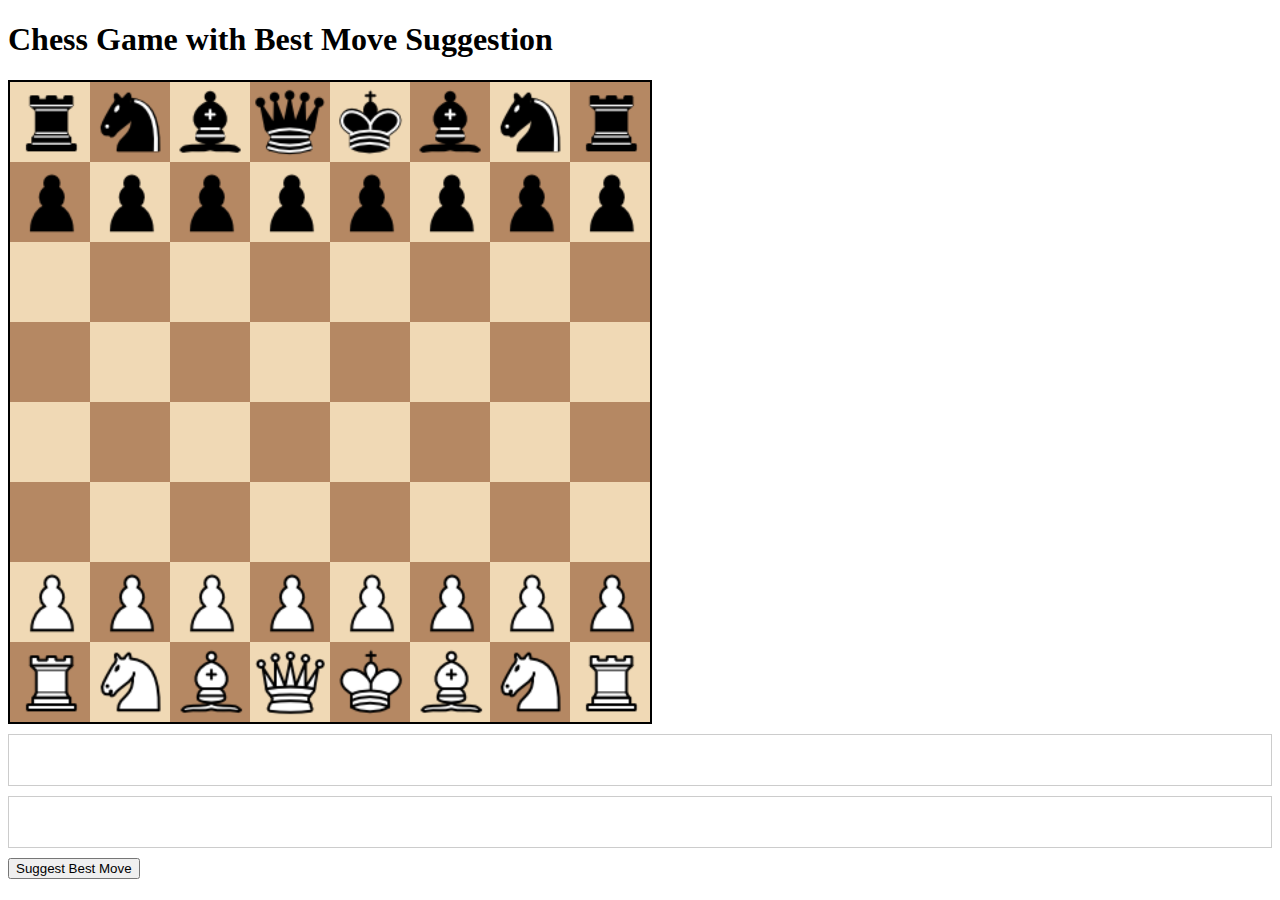
==== public/index.html @ aa3ba38e "test1" ====
<!DOCTYPE html>
<html lang="en">
<head>
    <meta charset="UTF-8">
    <meta name="viewport" content="width=device-width, initial-scale=1.0">
    <title>Chess Game</title>
    <link rel="stylesheet" href="styles.css">
</head>
<body>
    <h1>Chess Game with Best Move Suggestion</h1>
    <div id="board"></div>
    
    <div class="captured-area">
        <div id="captured-black" class="captured-pieces"></div>
        <div id="captured-white" class="captured-pieces"></div>
    </div>
    <div id="evaluation-bar">
        <div id="evaluation-score"></div>
    </div>
    <button id="suggest-best-move">Suggest Best Move</button>
 
    <script src="../scripts/board.js"></script>
    <script src="../scripts/evaluation.js"></script>
    <script src="../scripts/bestmove.js"></script>
</body>
</html>
---- public/styles.css ----
#board {
  display: grid;
  grid-template-columns: repeat(8, 1fr);
  width: 640px;
  height: 640px;
  border: 2px solid black;
}

.square {
  width: 80px;
  height: 80px;
  position: relative;
}

.white {
  background-color: #f0d9b5;
}

.black {
  background-color: #b58863;
}

/* Chess Pieces */
.piece {
  width: 100%;
  height: 100%;
  cursor: grab; 
}

.piece.dragging {
  opacity: 0.5;  
  cursor: grabbing;
}

/* Droppable styling */
.square:hover {
  background-color: #c8e6c9;
}

.captured-pieces {
    display: flex;
    flex-wrap: wrap;
    min-height: 40px;
    padding: 5px;
    border: 1px solid #ccc;
    margin: 10px 0;
}

.captured-pieces .piece {
    width: 40px;
    height: 40px;
    cursor: default;
}
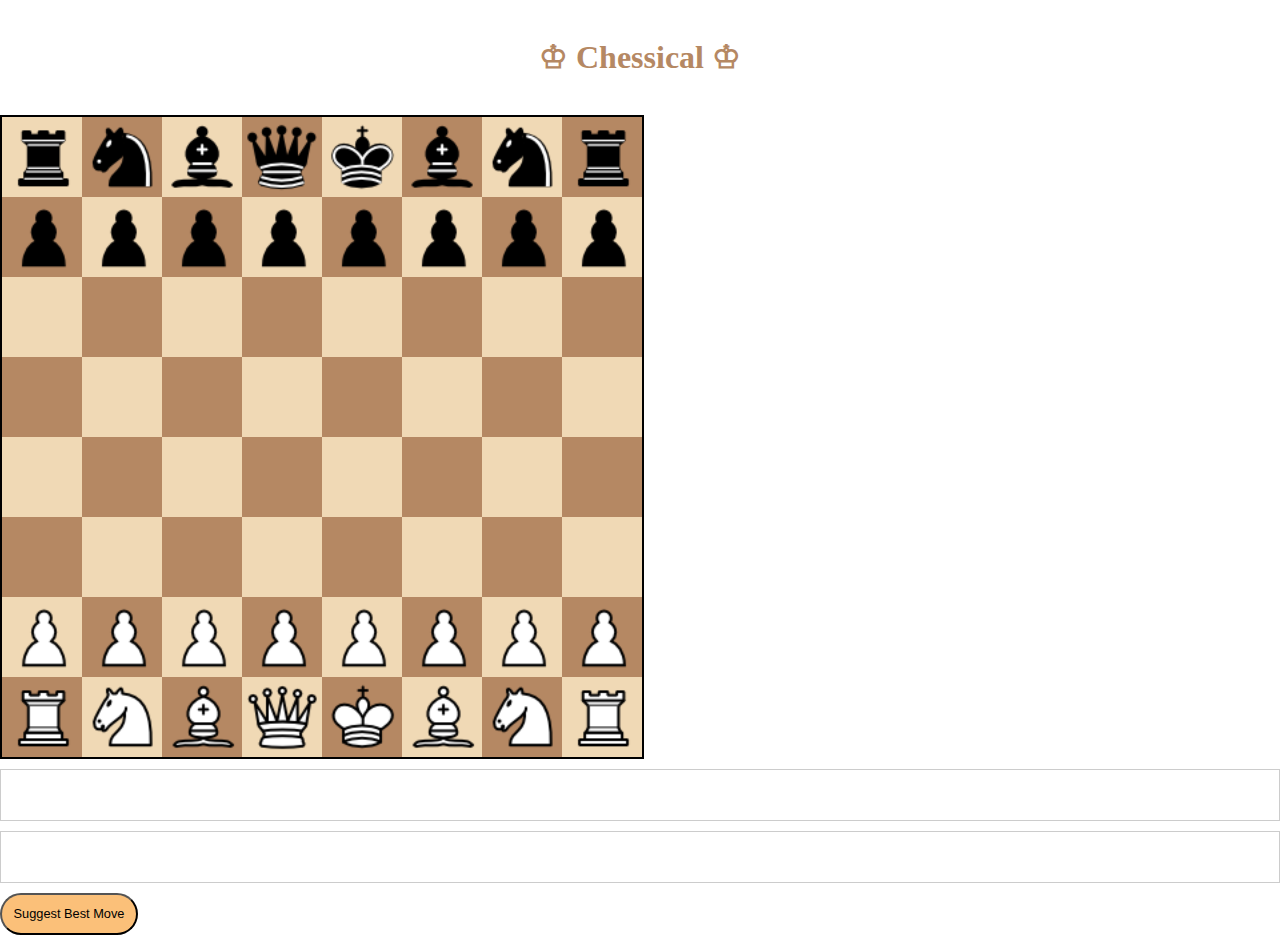
==== commit daedb240: "basic styling" ====
--- a/public/index.html
+++ b/public/index.html
@@ -7,7 +7,7 @@
     <link rel="stylesheet" href="styles.css">
 </head>
 <body>
-    <h1>Chess Game with Best Move Suggestion</h1>
+    <h1>♔ Chessical ♔</h1>
     <div id="board"></div>
     
     <div class="captured-area">
--- a/public/styles.css
+++ b/public/styles.css
@@ -1,10 +1,19 @@
+*{
+  padding: 0;
+  margin: 0;
+}
 
+h1{
+  text-align: center;
+  margin: 1.2em;
+  color:#b58863
+}
 #board {
   display: grid;
   grid-template-columns: repeat(8, 1fr);
   width: 640px;
   height: 640px;
-  border: 2px solid black;
+  border: 2px solid;
 }
 
 .square {
@@ -52,3 +61,9 @@
     height: 40px;
     cursor: default;
 }
+#suggest-best-move{
+  background-color: rgb(251, 192, 121);
+  padding: 0.9em;
+  border-radius: 25px;
+  font-size: 0.8em;
+}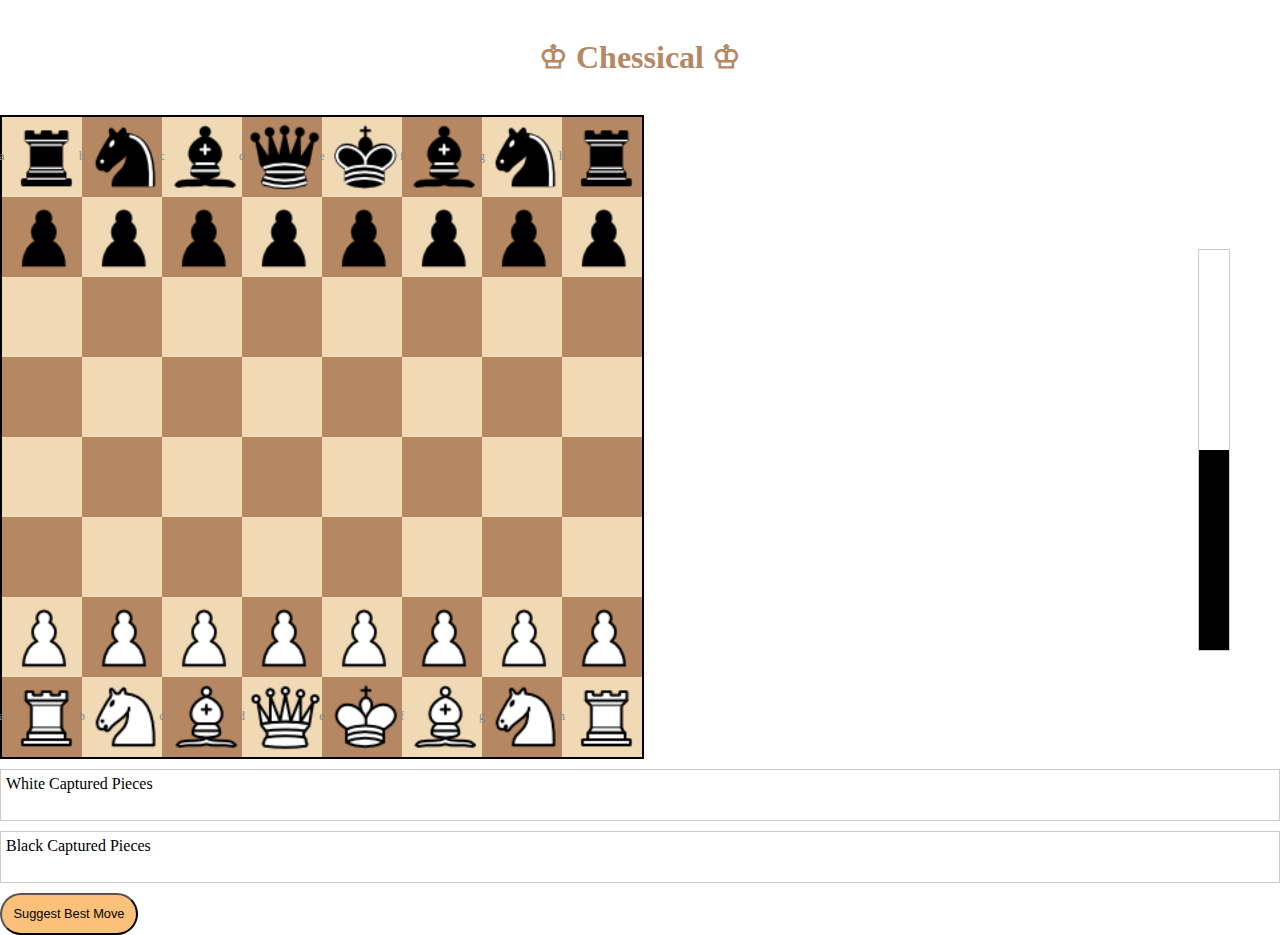
==== commit 90e8a487: "improved main functionalities" ====
--- a/public/index.html
+++ b/public/index.html
@@ -3,24 +3,26 @@
 <head>
     <meta charset="UTF-8">
     <meta name="viewport" content="width=device-width, initial-scale=1.0">
-    <title>Chess Game</title>
+    <title>Chessical</title>
     <link rel="stylesheet" href="styles.css">
 </head>
 <body>
     <h1>♔ Chessical ♔</h1>
     <div id="board"></div>
-    
+
     <div class="captured-area">
-        <div id="captured-black" class="captured-pieces"></div>
-        <div id="captured-white" class="captured-pieces"></div>
+        <div id="captured-white" class="captured-pieces">White Captured Pieces</div>
+        <div id="captured-black" class="captured-pieces">Black Captured Pieces</div>
     </div>
+
     <div id="evaluation-bar">
         <div id="evaluation-score"></div>
     </div>
+
     <button id="suggest-best-move">Suggest Best Move</button>
- 
+
     <script src="../scripts/board.js"></script>
     <script src="../scripts/evaluation.js"></script>
     <script src="../scripts/bestmove.js"></script>
 </body>
-</html>
+</html>--- a/public/styles.css
+++ b/public/styles.css
@@ -20,6 +20,13 @@
   width: 80px;
   height: 80px;
   position: relative;
+  display: flex;
+  justify-content: center;
+  align-items: center;
+}
+.square-label {
+  font-size: 12px;
+  color: #888;
 }
 
 .white {
@@ -66,4 +73,46 @@
   padding: 0.9em;
   border-radius: 25px;
   font-size: 0.8em;
+}
+
+#evaluation-bar {
+    width: 30px;
+    height: 400px;
+    border: 1px solid #ccc;
+    position: fixed;
+    right: 50px;
+    top: 50%;
+    transform: translateY(-50%);
+    overflow: hidden;
+}
+
+#evaluation-score {
+    width: 100%;
+    height: 50%;  /* Start at neutral position */
+    background-color: #000;
+    position: absolute;
+    bottom: 0;
+    transition: height 0.3s ease;
+}
+
+.highlighted-square {
+    background-color: rgba(255, 255, 0, 0.5) !important;
+    animation: highlightPulse 4s ease-in-out;
+}
+
+@keyframes highlightPulse {
+    0% { background-color: rgba(255, 255, 0, 0.5); }
+    80% { background-color: rgba(255, 255, 0, 0.5); }
+    100% { background-color: inherit; }
+}
+
+.move-notation {
+    position: absolute;
+    bottom: 5px;
+    right: 5px;
+    font-size: 12px;
+    color: #000;
+    background: rgba(255, 255, 255, 0.8);
+    padding: 2px 4px;
+    border-radius: 3px;
 }